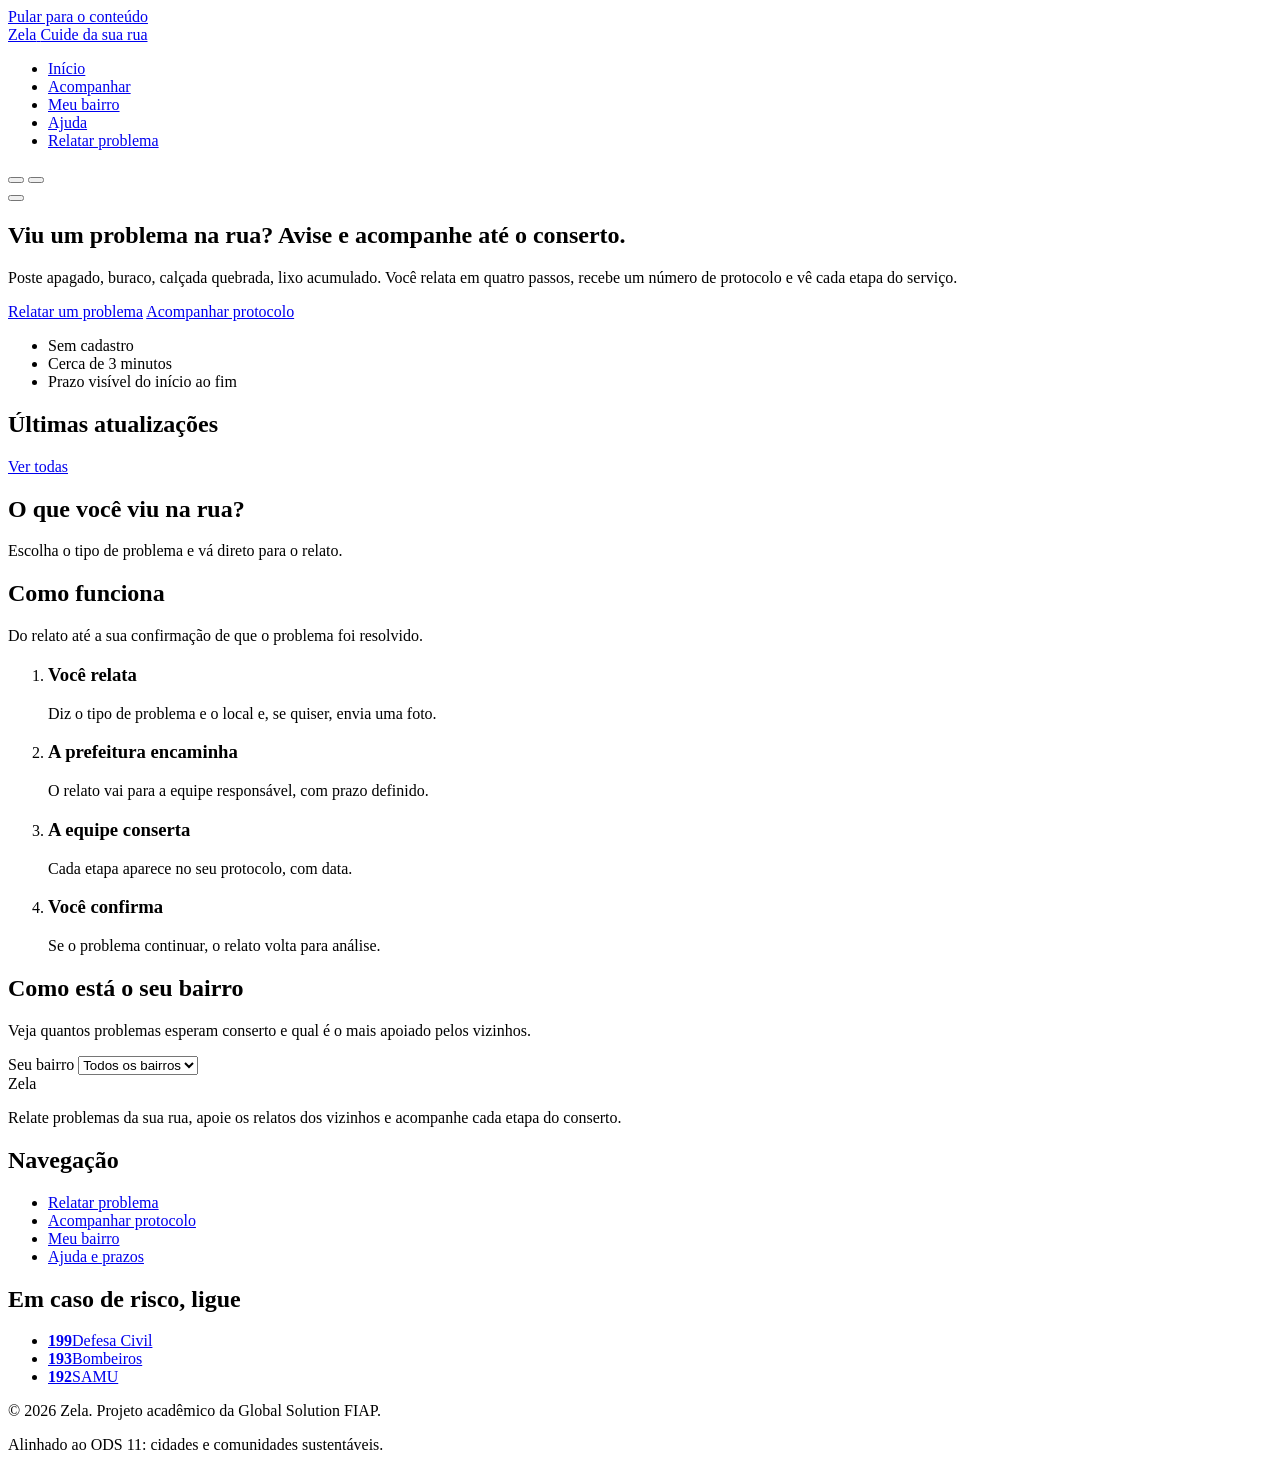
==== index.html @ 999e7276 "Add files via upload" ====
<!DOCTYPE html>
<html lang="pt-BR">
<head>
  <meta charset="UTF-8">
  <meta name="viewport" content="width=device-width, initial-scale=1">
  <title>Zela · Cuide da sua rua</title>
  <meta name="description" content="Relate poste apagado, buraco, calçada quebrada ou lixo na rua e acompanhe o conserto pelo número do protocolo.">
  <meta name="theme-color" content="#0b3d91">
  <script>document.documentElement.classList.add("js");</script>
  <link rel="preconnect" href="https://fonts.googleapis.com">
  <link rel="preconnect" href="https://fonts.gstatic.com" crossorigin>
  <link href="https://fonts.googleapis.com/css2?family=Atkinson+Hyperlegible+Next:wght@400;700&family=Overpass:wght@700;800&display=swap" rel="stylesheet">
  <link rel="stylesheet" href="css/style.css">
  <link rel="icon" href="img/favicon.svg" type="image/svg+xml">
</head>
<body>
  <a class="pular" href="#conteudo">Pular para o conteúdo</a>

  <header class="topo">
    <div class="container topo__linha">
      <a class="marca" href="index.html" aria-label="Zela, página inicial">
        <span class="marca__placa" aria-hidden="true">Zela</span>
        <span class="marca__texto" aria-hidden="true">Cuide da sua rua</span>
      </a>
      <nav class="navegacao" aria-label="Principal">
        <ul id="menu-principal" class="menu">
          <li><a href="index.html" aria-current="page">Início</a></li>
          <li><a href="acompanhar.html">Acompanhar <span id="contador-meus" class="contador" hidden></span></a></li>
          <li><a href="bairro.html">Meu bairro</a></li>
          <li><a href="ajuda.html">Ajuda</a></li>
          <li class="menu__cta"><a href="relatar.html"><span data-icone="mais"></span>Relatar problema</a></li>
        </ul>
      </nav>
      <div class="prefs" role="group" aria-label="Preferências de leitura">
        <button type="button" id="pref-texto" class="botao-icone" aria-pressed="false" aria-label="Texto maior" data-dica="Texto maior"><span data-icone="texto"></span></button>
        <button type="button" id="pref-contraste" class="botao-icone" aria-pressed="false" aria-label="Alto contraste" data-dica="Alto contraste"><span data-icone="contraste"></span></button>
      </div>
      <button type="button" id="botao-menu" class="botao-icone botao-menu" aria-expanded="false" aria-controls="menu-principal" aria-label="Abrir menu"><span data-icone="menu"></span></button>
    </div>
  </header>

  <div id="aviso-global" class="aviso-global" role="status" aria-live="polite"></div>

  <main id="conteudo" tabindex="-1">
    <section class="hero" aria-labelledby="titulo-hero">
      <div class="container hero__grade">
        <div class="hero__texto">
          <h1 id="titulo-hero">Viu um problema na rua? Avise e acompanhe até o conserto.</h1>
          <p class="lead">Poste apagado, buraco, calçada quebrada, lixo acumulado. Você relata em quatro passos, recebe um número de protocolo e vê cada etapa do serviço.</p>
          <div class="acoes">
            <a class="botao botao--principal botao--grande" href="relatar.html"><span data-icone="mais"></span>Relatar um problema</a>
            <a class="botao botao--secundario botao--grande" href="acompanhar.html">Acompanhar protocolo</a>
          </div>
          <ul class="garantias">
            <li><span data-icone="check"></span>Sem cadastro</li>
            <li><span data-icone="check"></span>Cerca de 3 minutos</li>
            <li><span data-icone="check"></span>Prazo visível do início ao fim</li>
          </ul>
        </div>

        <section class="painel" aria-labelledby="titulo-atualizacoes">
          <div class="painel__cabeca">
            <h2 id="titulo-atualizacoes">Últimas atualizações</h2>
            <a href="bairro.html">Ver todas</a>
          </div>
          <ul class="atualizacoes" id="ruas-recentes"></ul>
        </section>
      </div>
    </section>

    <section class="secao" aria-labelledby="titulo-categorias">
      <div class="container">
        <div class="secao__cabeca">
          <h2 id="titulo-categorias">O que você viu na rua?</h2>
          <p>Escolha o tipo de problema e vá direto para o relato.</p>
        </div>
        <ul class="categorias" id="atalhos-categorias"></ul>
      </div>
    </section>

    <section class="secao secao--branca" aria-labelledby="titulo-como">
      <div class="container">
        <div class="secao__cabeca">
          <h2 id="titulo-como">Como funciona</h2>
          <p>Do relato até a sua confirmação de que o problema foi resolvido.</p>
        </div>
        <ol class="passos">
          <li><h3>Você relata</h3><p>Diz o tipo de problema e o local e, se quiser, envia uma foto.</p></li>
          <li><h3>A prefeitura encaminha</h3><p>O relato vai para a equipe responsável, com prazo definido.</p></li>
          <li><h3>A equipe conserta</h3><p>Cada etapa aparece no seu protocolo, com data.</p></li>
          <li><h3>Você confirma</h3><p>Se o problema continuar, o relato volta para análise.</p></li>
        </ol>
      </div>
    </section>

    <section class="secao" aria-labelledby="titulo-perto">
      <div class="container">
        <div class="painel bairro-rapido">
          <div>
            <h2 id="titulo-perto">Como está o seu bairro</h2>
            <p>Veja quantos problemas esperam conserto e qual é o mais apoiado pelos vizinhos.</p>
            <div class="campo">
              <label for="escolha-bairro">Seu bairro</label>
              <select id="escolha-bairro"><option value="">Todos os bairros</option></select>
            </div>
          </div>
          <div id="resumo-bairro" class="resumo-bairro" aria-live="polite"></div>
        </div>
      </div>
    </section>
  </main>

  <footer class="rodape">
    <div class="container rodape__grade">
      <div>
        <span class="marca__placa" aria-hidden="true">Zela</span>
        <p>Relate problemas da sua rua, apoie os relatos dos vizinhos e acompanhe cada etapa do conserto.</p>
      </div>
      <nav aria-labelledby="rodape-nav">
        <h2 id="rodape-nav">Navegação</h2>
        <ul class="rodape__links">
          <li><a href="relatar.html">Relatar problema</a></li>
          <li><a href="acompanhar.html">Acompanhar protocolo</a></li>
          <li><a href="bairro.html">Meu bairro</a></li>
          <li><a href="ajuda.html">Ajuda e prazos</a></li>
        </ul>
      </nav>
      <section aria-labelledby="rodape-emergencia">
        <h2 id="rodape-emergencia">Em caso de risco, ligue</h2>
        <ul class="telefones">
          <li><a href="tel:199"><strong>199</strong><span>Defesa Civil</span></a></li>
          <li><a href="tel:193"><strong>193</strong><span>Bombeiros</span></a></li>
          <li><a href="tel:192"><strong>192</strong><span>SAMU</span></a></li>
        </ul>
      </section>
    </div>
    <div class="container rodape__base">
      <p>© <span id="ano-atual">2026</span> Zela. Projeto acadêmico da Global Solution FIAP.</p>
      <p>Alinhado ao ODS 11: cidades e comunidades sustentáveis.</p>
    </div>
  </footer>

  <script src="js/dados.js"></script>
  <script src="js/app.js"></script>
  <script src="js/inicio.js"></script>
</body>
</html>
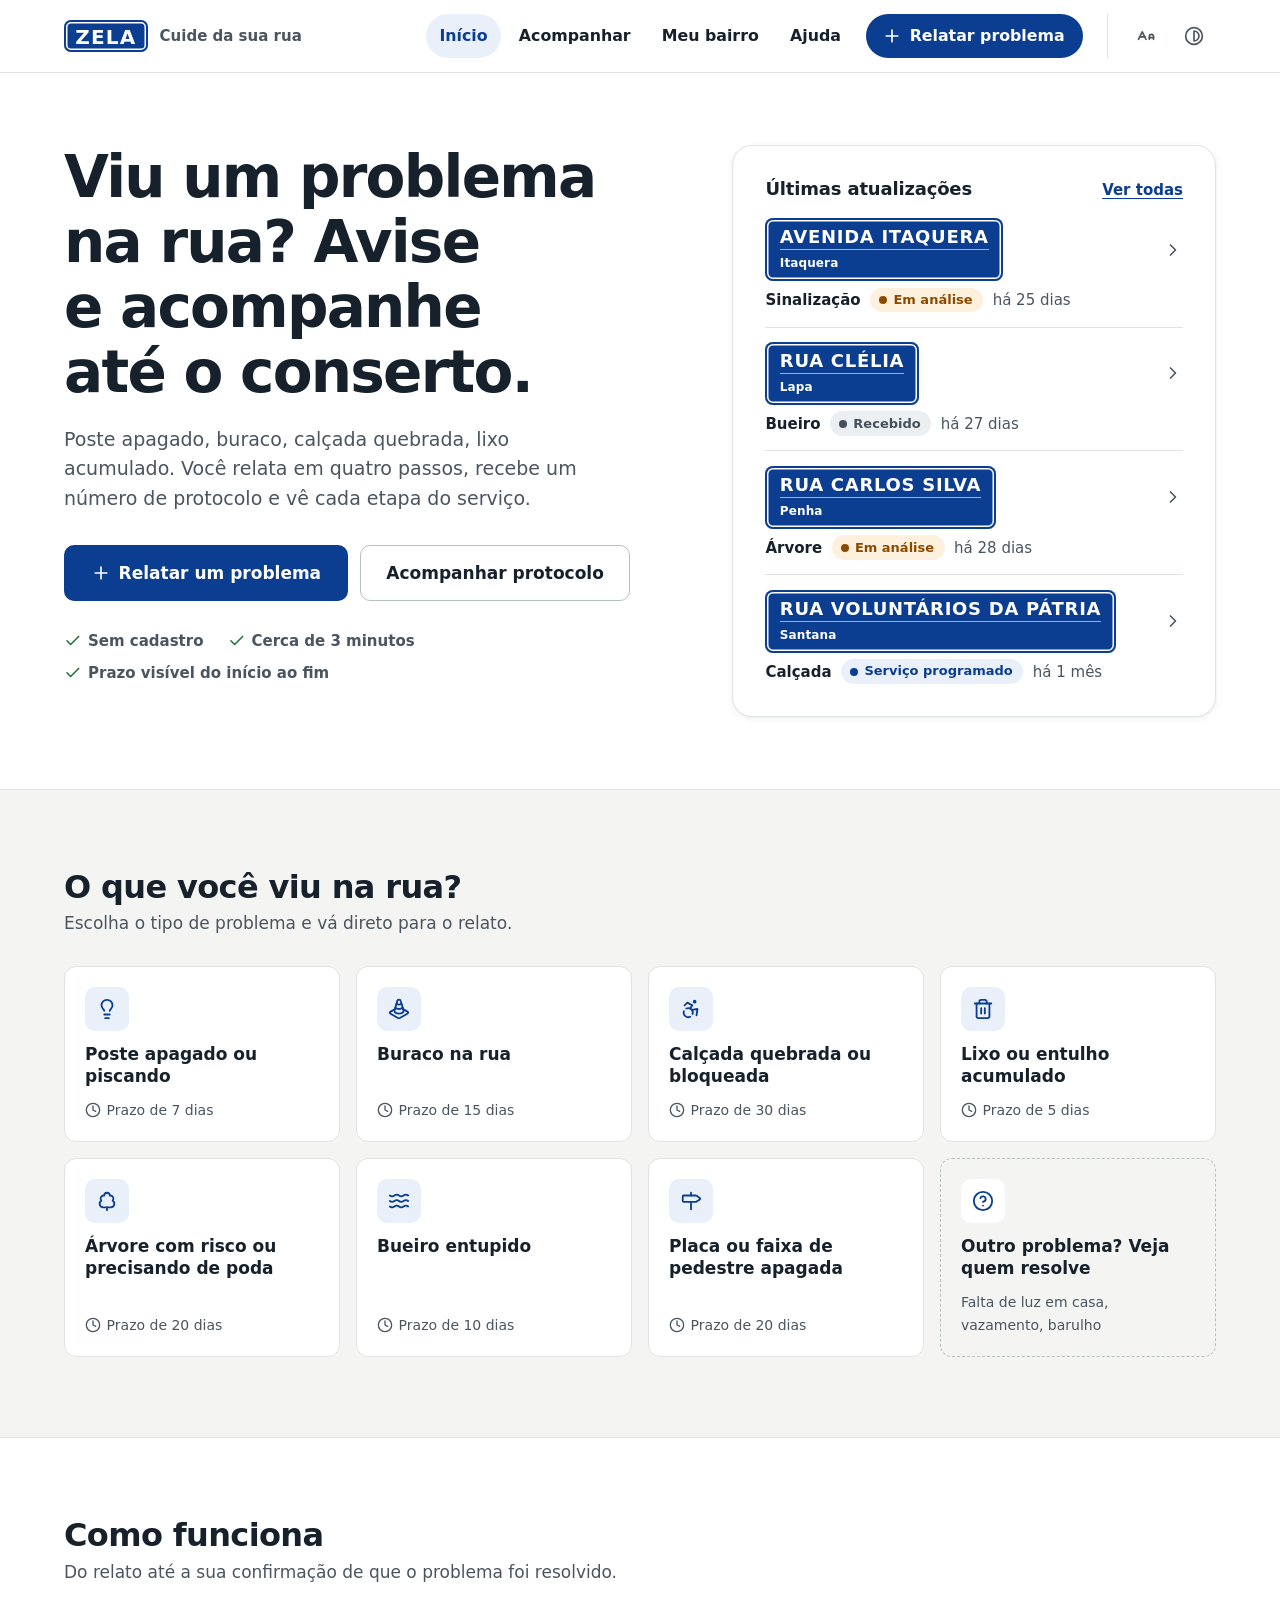
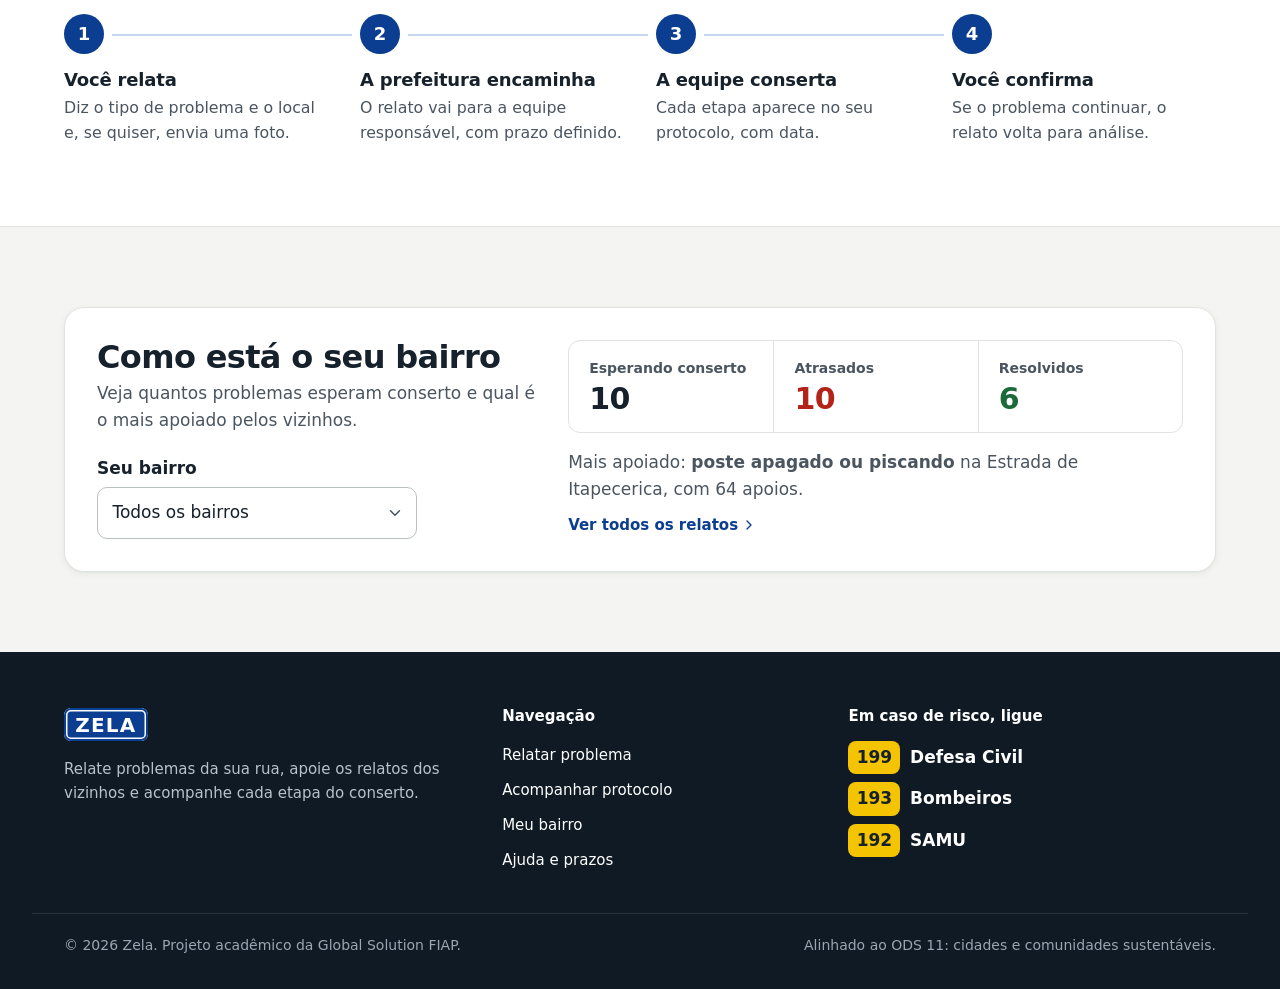
==== commit 98164acd: "Add files via upload" ====
--- a/index.html
+++ b/index.html
@@ -11,7 +11,9 @@
   <link rel="preconnect" href="https://fonts.gstatic.com" crossorigin>
   <link href="https://fonts.googleapis.com/css2?family=Atkinson+Hyperlegible+Next:wght@400;700&family=Overpass:wght@700;800&display=swap" rel="stylesheet">
   <link rel="stylesheet" href="css/style.css">
-  <link rel="icon" href="img/favicon.svg" type="image/svg+xml">
+  <link rel="icon" href="img/favicon.svg?v=2" type="image/svg+xml">
+  <link rel="icon" href="img/favicon-32.png?v=2" type="image/png" sizes="32x32">
+  <link rel="apple-touch-icon" href="img/apple-touch-icon.png?v=2">
 </head>
 <body>
   <a class="pular" href="#conteudo">Pular para o conteúdo</a>
--- a/css/style.css
+++ b/css/style.css
@@ -0,0 +1,1305 @@
+/* =========================================================
+   Zela · folha de estilos
+   Identidade: placas azuis de nome de rua.
+   Títulos e placas em Overpass (derivada da sinalização de rodovias);
+   texto em Atkinson Hyperlegible Next (feita para baixa visão).
+   ========================================================= */
+
+:root {
+  /* Cores */
+  --azul: #0b3d91;
+  --azul-escuro: #082f70;
+  --azul-claro: #eaf0fa;
+  --azul-medio: #c7d5ee;
+  --amarelo: #f5c400;
+
+  --fundo: #f4f5f2;
+  --superficie: #ffffff;
+  --superficie-2: #f8f9f7;
+  --borda: #e0e4e0;
+  --borda-forte: #b9c1bc;
+
+  --texto: #16212b;
+  --texto-2: #4a5560;
+
+  --ok: #1b6b3a;      --ok-claro: #e5f3e9;
+  --atencao: #8a4b00; --atencao-claro: #fdf1de;
+  --erro: #b42318;    --erro-claro: #fdecea;
+  --roxo: #5b3a99;    --roxo-claro: #efeaf8;
+  --neutro: #44505b;  --neutro-claro: #eceff1;
+
+  /* Tipografia */
+  --fonte: "Atkinson Hyperlegible Next", "Atkinson Hyperlegible", system-ui, -apple-system, "Segoe UI", sans-serif;
+  --fonte-titulo: "Overpass", "Atkinson Hyperlegible Next", system-ui, sans-serif;
+
+  /* Forma */
+  --raio-p: 8px;
+  --raio: 12px;
+  --raio-g: 20px;
+  --sombra: 0 1px 2px rgba(22, 33, 43, 0.04), 0 2px 8px rgba(22, 33, 43, 0.05);
+  --sombra-alta: 0 8px 28px rgba(22, 33, 43, 0.14);
+
+  /* Layout */
+  --largura: 76rem;
+  --margem: clamp(1rem, 4vw, 2rem);
+  --topo: 72px;
+}
+
+/* ---------- Base ---------- */
+*, *::before, *::after { box-sizing: border-box; }
+
+html {
+  font-size: 100%;
+  -webkit-text-size-adjust: 100%;
+  scroll-padding-top: calc(var(--topo) + 1rem);
+}
+html.texto-maior { font-size: 118.75%; }
+
+body {
+  margin: 0;
+  background: var(--fundo);
+  color: var(--texto);
+  font-family: var(--fonte);
+  font-size: 1.0625rem;
+  line-height: 1.6;
+  -webkit-font-smoothing: antialiased;
+}
+
+img { max-width: 100%; height: auto; display: block; }
+
+h1, h2, h3, h4 {
+  font-family: var(--fonte-titulo);
+  font-weight: 800;
+  line-height: 1.12;
+  letter-spacing: -0.02em;
+  margin: 0 0 0.5em;
+  text-wrap: balance;
+}
+h1 { font-size: clamp(2.125rem, 4.4vw, 3.25rem); letter-spacing: -0.03em; }
+h2 { font-size: clamp(1.5rem, 2.6vw, 2rem); }
+h3 { font-size: 1.25rem; font-weight: 700; letter-spacing: -0.01em; }
+h4 { font-size: 1.0625rem; font-weight: 700; letter-spacing: 0; }
+
+p { margin: 0 0 1em; max-width: 68ch; }
+
+a { color: var(--azul); text-decoration-thickness: 1px; text-underline-offset: 0.2em; }
+a:hover { color: var(--azul-escuro); text-decoration-thickness: 2px; }
+
+button { font: inherit; }
+
+/* Foco sempre visível: contorno escuro + halo amarelo funciona em qualquer fundo */
+:focus-visible {
+  outline: 3px solid var(--texto);
+  outline-offset: 2px;
+  box-shadow: 0 0 0 6px var(--amarelo);
+}
+[tabindex="-1"]:focus { outline: none; box-shadow: none; }
+
+.visualmente-oculto {
+  position: absolute !important;
+  width: 1px; height: 1px;
+  margin: -1px; padding: 0;
+  overflow: hidden; clip: rect(0 0 0 0);
+  white-space: nowrap; border: 0;
+}
+
+[hidden] { display: none !important; }
+
+.icone { flex: none; width: 1.25rem; height: 1.25rem; }
+
+.container {
+  width: 100%;
+  max-width: var(--largura);
+  margin-inline: auto;
+  padding-inline: var(--margem);
+}
+
+/* ---------- Pular para o conteúdo ---------- */
+.pular {
+  position: absolute;
+  left: 1rem; top: -5rem;
+  z-index: 100;
+  background: var(--amarelo);
+  color: var(--texto);
+  padding: 0.75rem 1rem;
+  font-weight: 700;
+  border-radius: var(--raio-p);
+}
+.pular:focus { top: 0.75rem; }
+
+/* ---------- Cabeçalho ---------- */
+.topo {
+  position: sticky;
+  top: 0;
+  z-index: 40;
+  background: rgba(255, 255, 255, 0.96);
+  border-bottom: 1px solid var(--borda);
+  backdrop-filter: saturate(1.4) blur(8px);
+}
+.topo__linha {
+  display: flex;
+  align-items: center;
+  gap: 1.5rem;
+  min-height: var(--topo);
+}
+
+.marca {
+  display: inline-flex;
+  align-items: center;
+  gap: 0.75rem;
+  text-decoration: none;
+  color: var(--texto);
+  flex: none;
+}
+.marca__placa {
+  display: inline-block;
+  font-family: var(--fonte-titulo);
+  font-weight: 800;
+  font-size: 1.25rem;
+  line-height: 1;
+  letter-spacing: 0.06em;
+  text-transform: uppercase;
+  color: #fff;
+  background: var(--azul);
+  padding: 0.45rem 0.7rem 0.35rem;
+  border-radius: 7px;
+  box-shadow: inset 0 0 0 2px var(--azul), inset 0 0 0 3.5px #fff;
+}
+.marca__texto { font-size: 0.9375rem; font-weight: 700; color: var(--texto-2); }
+
+.navegacao { margin-left: auto; }
+.menu {
+  list-style: none;
+  margin: 0;
+  padding: 0;
+  display: flex;
+  align-items: center;
+  gap: 0.25rem;
+}
+.menu a {
+  display: inline-flex;
+  align-items: center;
+  gap: 0.45rem;
+  min-height: 44px;
+  padding: 0.5rem 0.85rem;
+  border-radius: 999px;
+  font-weight: 700;
+  font-size: 0.9875rem;
+  color: var(--texto);
+  text-decoration: none;
+}
+.menu a:hover { background: var(--fundo); color: var(--texto); }
+.menu a[aria-current="page"] { background: var(--azul-claro); color: var(--azul); }
+.menu__cta { margin-left: 0.5rem; }
+.menu .menu__cta a { background: var(--azul); color: #fff; padding-inline: 1rem 1.15rem; }
+.menu .menu__cta a:hover { background: var(--azul-escuro); color: #fff; }
+.menu .menu__cta a[aria-current="page"] { background: var(--azul-escuro); color: #fff; box-shadow: inset 0 -3px 0 var(--amarelo); }
+
+.contador {
+  min-width: 1.4rem;
+  padding: 0 0.35rem;
+  border-radius: 999px;
+  background: var(--azul);
+  color: #fff;
+  font-size: 0.8125rem;
+  line-height: 1.4rem;
+  text-align: center;
+}
+
+/* Preferências de leitura: ícones compactos com dica */
+.prefs {
+  display: flex;
+  gap: 0.25rem;
+  padding-left: 1rem;
+  border-left: 1px solid var(--borda);
+}
+.botao-icone {
+  position: relative;
+  display: inline-grid;
+  place-items: center;
+  width: 44px;
+  height: 44px;
+  padding: 0;
+  border: 1px solid transparent;
+  border-radius: 10px;
+  background: transparent;
+  color: var(--texto-2);
+  cursor: pointer;
+}
+.botao-icone:hover { background: var(--fundo); color: var(--texto); }
+.botao-icone[aria-pressed="true"] { background: var(--azul); color: #fff; }
+.botao-icone[aria-pressed="true"]:hover { background: var(--azul-escuro); }
+.botao-icone[data-dica]::after {
+  content: attr(data-dica);
+  position: absolute;
+  top: calc(100% + 8px);
+  right: 0;
+  white-space: nowrap;
+  background: var(--texto);
+  color: #fff;
+  font-size: 0.8125rem;
+  font-weight: 700;
+  padding: 0.35rem 0.6rem;
+  border-radius: 6px;
+  opacity: 0;
+  pointer-events: none;
+  transform: translateY(-2px);
+  transition: opacity 0.12s, transform 0.12s;
+}
+.botao-icone[data-dica]:hover::after,
+.botao-icone[data-dica]:focus-visible::after { opacity: 1; transform: none; }
+
+.botao-menu { display: none; }
+
+/* ---------- Aviso flutuante (também lido pelo leitor de tela) ---------- */
+.aviso-global {
+  position: fixed;
+  left: 50%;
+  bottom: 1.5rem;
+  z-index: 60;
+  display: flex;
+  align-items: center;
+  gap: 0.6rem;
+  max-width: min(30rem, calc(100% - 2rem));
+  background: var(--texto);
+  color: #fff;
+  padding: 0.85rem 1.1rem;
+  border-radius: var(--raio);
+  box-shadow: var(--sombra-alta);
+  font-weight: 700;
+  font-size: 0.9875rem;
+  transform: translate(-50%, 200%);
+  transition: transform 0.25s ease;
+}
+.aviso-global .icone { color: #7ddc9c; }
+.aviso-global--alerta .icone { color: var(--amarelo); }
+.aviso-global:empty { padding: 0; box-shadow: none; }
+.aviso-global--visivel { transform: translate(-50%, 0); }
+
+/* ---------- Estrutura de página ---------- */
+main:focus { outline: none; }
+
+.pagina { padding-block: clamp(2rem, 5vw, 3.5rem) 4rem; }
+.pagina__cabeca { margin-bottom: 2rem; max-width: 46rem; }
+.pagina__cabeca h1 { margin-bottom: 0.4rem; }
+.lead { font-size: 1.1875rem; color: var(--texto-2); line-height: 1.55; }
+.pagina__cabeca .lead { margin: 0; }
+
+.layout-lateral {
+  display: grid;
+  grid-template-columns: minmax(0, 1fr) 20rem;
+  gap: 2rem;
+  align-items: start;
+}
+.layout-lateral--esquerda { grid-template-columns: 15rem minmax(0, 1fr); }
+.layout-lateral > * { min-width: 0; }
+.lateral-fixa { position: sticky; top: calc(var(--topo) + 1.5rem); }
+
+.painel {
+  background: var(--superficie);
+  border: 1px solid var(--borda);
+  border-radius: var(--raio-g);
+  box-shadow: var(--sombra);
+  padding: clamp(1.25rem, 3vw, 2rem);
+}
+.painel--compacto { padding: 1.25rem; border-radius: var(--raio); }
+.painel__titulo { font-size: 1.125rem; margin-bottom: 0.75rem; }
+.painel__cabeca { display: flex; align-items: baseline; justify-content: space-between; gap: 1rem; margin-bottom: 0.75rem; }
+.painel__cabeca h2 { font-size: 1.125rem; margin: 0; letter-spacing: -0.01em; }
+.painel__cabeca a { font-weight: 700; font-size: 0.9375rem; white-space: nowrap; }
+
+.secao { padding-block: clamp(3rem, 7vw, 5rem); }
+.secao--branca { background: var(--superficie); border-block: 1px solid var(--borda); }
+.secao__cabeca { margin-bottom: 1.75rem; }
+.secao__cabeca h2 { margin-bottom: 0.3rem; }
+.secao__cabeca p { color: var(--texto-2); margin: 0; }
+
+/* ---------- Botões ---------- */
+.botao {
+  display: inline-flex;
+  align-items: center;
+  justify-content: center;
+  gap: 0.5rem;
+  min-height: 48px;
+  padding: 0.7rem 1.3rem;
+  font-weight: 700;
+  font-size: 1rem;
+  line-height: 1.2;
+  text-align: center;
+  text-decoration: none;
+  border-radius: 10px;
+  border: 1px solid transparent;
+  cursor: pointer;
+  transition: background-color 0.15s, border-color 0.15s, color 0.15s;
+}
+.botao--principal { background: var(--azul); color: #fff; }
+.botao--principal:hover { background: var(--azul-escuro); color: #fff; }
+.botao--secundario { background: var(--superficie); color: var(--texto); border-color: var(--borda-forte); }
+.botao--secundario:hover { border-color: var(--texto); color: var(--texto); background: var(--superficie); }
+.botao--texto { background: transparent; color: var(--azul); padding-inline: 0.75rem; }
+.botao--texto:hover { background: var(--azul-claro); color: var(--azul-escuro); }
+.botao--grande { min-height: 56px; padding-inline: 1.6rem; font-size: 1.0625rem; }
+.botao--pequeno { min-height: 40px; padding: 0.45rem 0.9rem; font-size: 0.9375rem; }
+.botao--bloco { width: 100%; }
+.botao:disabled { opacity: 0.5; cursor: not-allowed; }
+
+.botao--apoio[aria-pressed="true"] { background: var(--ok-claro); border-color: var(--ok); color: var(--ok); }
+
+.acoes { display: flex; flex-wrap: wrap; gap: 0.75rem; align-items: center; }
+
+/* ---------- Placa de rua (identidade) ---------- */
+.placa {
+  display: inline-flex;
+  flex-direction: column;
+  gap: 0.15rem;
+  background: var(--azul);
+  color: #fff;
+  border-radius: 8px;
+  padding: 0.55rem 0.9rem 0.5rem;
+  box-shadow: inset 0 0 0 2px var(--azul), inset 0 0 0 3.5px #fff;
+  font-family: var(--fonte-titulo);
+  max-width: 100%;
+}
+.placa__nome {
+  font-size: 1.125rem;
+  font-weight: 800;
+  line-height: 1.1;
+  text-transform: uppercase;
+  letter-spacing: 0.04em;
+  overflow-wrap: anywhere;
+}
+.placa__rodape {
+  font-family: var(--fonte);
+  font-size: 0.75rem;
+  font-weight: 700;
+  border-top: 1px solid rgba(255, 255, 255, 0.6);
+  padding-top: 0.25rem;
+  letter-spacing: 0.01em;
+}
+.placa__rotulo { font-family: var(--fonte); font-size: 0.875rem; font-weight: 700; opacity: 0.9; }
+.placa--grande { padding: 1rem 1.4rem 0.85rem; border-radius: 12px; box-shadow: inset 0 0 0 3px var(--azul), inset 0 0 0 5px #fff; }
+.placa--grande .placa__nome { font-size: clamp(1.75rem, 6vw, 2.5rem); letter-spacing: 0.06em; }
+.placa--grande .placa__rodape { font-size: 0.875rem; padding-top: 0.35rem; }
+
+/* ---------- Selos de situação (sempre com texto) ---------- */
+.selo {
+  display: inline-flex;
+  align-items: center;
+  gap: 0.4rem;
+  padding: 0.2rem 0.65rem 0.2rem 0.55rem;
+  border-radius: 999px;
+  font-size: 0.8125rem;
+  font-weight: 700;
+  line-height: 1.4;
+  white-space: nowrap;
+}
+.selo::before { content: ""; width: 0.5rem; height: 0.5rem; border-radius: 50%; background: currentColor; }
+.selo--recebido { color: var(--neutro); background: var(--neutro-claro); }
+.selo--em-analise { color: var(--atencao); background: var(--atencao-claro); }
+.selo--programado { color: var(--azul); background: var(--azul-claro); }
+.selo--em-execucao { color: var(--roxo); background: var(--roxo-claro); }
+.selo--resolvido { color: var(--ok); background: var(--ok-claro); }
+.selo--reaberto { color: var(--erro); background: var(--erro-claro); }
+
+/* ---------- Página inicial ---------- */
+.hero {
+  background: var(--superficie);
+  border-bottom: 1px solid var(--borda);
+  padding-block: clamp(2.5rem, 6vw, 4.5rem);
+}
+.hero__grade {
+  display: grid;
+  grid-template-columns: minmax(0, 1.25fr) minmax(0, 1fr);
+  gap: clamp(2rem, 5vw, 4.5rem);
+  align-items: start;
+}
+.hero h1 { font-size: clamp(2.375rem, 5vw, 3.625rem); max-width: 15ch; margin-bottom: 1.25rem; }
+.hero .lead { max-width: 34rem; margin-bottom: 2rem; }
+
+.garantias {
+  list-style: none;
+  margin: 1.75rem 0 0;
+  padding: 0;
+  display: flex;
+  flex-wrap: wrap;
+  gap: 0.5rem 1.5rem;
+  color: var(--texto-2);
+  font-size: 0.9375rem;
+  font-weight: 700;
+}
+.garantias li { display: inline-flex; align-items: center; gap: 0.4rem; }
+.garantias .icone { color: var(--ok); width: 1.1rem; height: 1.1rem; }
+
+.atualizacoes { list-style: none; margin: 0; padding: 0; }
+.atualizacoes li + li { border-top: 1px solid var(--borda); }
+.atualizacao {
+  display: grid;
+  grid-template-columns: minmax(0, 1fr) auto;
+  gap: 0.4rem 1rem;
+  align-items: center;
+  padding: 0.9rem 0;
+  color: var(--texto);
+  text-decoration: none;
+}
+.atualizacoes li:first-child .atualizacao { padding-top: 0.25rem; }
+.atualizacoes li:last-child .atualizacao { padding-bottom: 0; }
+.atualizacao .placa { justify-self: start; }
+.atualizacao__info { grid-column: 1 / -1; display: flex; flex-wrap: wrap; align-items: center; gap: 0.35rem 0.6rem; font-size: 0.9375rem; color: var(--texto-2); }
+.atualizacao__info strong { color: var(--texto); }
+.atualizacao .icone-seta { color: var(--texto-2); grid-row: 1; grid-column: 2; }
+.atualizacao:hover .placa { background: var(--azul-escuro); box-shadow: inset 0 0 0 2px var(--azul-escuro), inset 0 0 0 3.5px #fff; }
+.atualizacao:hover .icone-seta { color: var(--azul); transform: translateX(2px); }
+
+/* Atalhos por categoria */
+.categorias {
+  list-style: none;
+  margin: 0;
+  padding: 0;
+  display: grid;
+  grid-template-columns: repeat(4, minmax(0, 1fr));
+  gap: 1rem;
+}
+.categoria {
+  display: flex;
+  flex-direction: column;
+  gap: 0.75rem;
+  height: 100%;
+  padding: 1.25rem;
+  background: var(--superficie);
+  border: 1px solid var(--borda);
+  border-radius: var(--raio);
+  color: var(--texto);
+  text-decoration: none;
+  transition: border-color 0.15s, box-shadow 0.15s;
+}
+.categoria:hover { border-color: var(--azul); box-shadow: 0 0 0 1px var(--azul); color: var(--texto); }
+.categoria strong { font-size: 1.0625rem; line-height: 1.3; }
+.categoria__prazo { margin-top: auto; font-size: 0.875rem; color: var(--texto-2); display: inline-flex; align-items: center; gap: 0.35rem; }
+.categoria__prazo .icone { width: 1rem; height: 1rem; }
+.categoria--outro { background: transparent; border-style: dashed; border-color: var(--borda-forte); }
+.categoria--outro .ladrilho { background: var(--superficie); }
+
+.ladrilho {
+  display: inline-grid;
+  place-items: center;
+  width: 2.75rem;
+  height: 2.75rem;
+  border-radius: 10px;
+  background: var(--azul-claro);
+  color: var(--azul);
+  flex: none;
+}
+.ladrilho .icone { width: 1.375rem; height: 1.375rem; }
+
+/* Sequência (só onde há ordem real) */
+.passos {
+  list-style: none;
+  counter-reset: passo;
+  margin: 0;
+  padding: 0;
+  display: grid;
+  grid-template-columns: repeat(4, minmax(0, 1fr));
+  gap: 2rem;
+}
+.passos li { counter-increment: passo; position: relative; }
+.passos li::before {
+  content: counter(passo);
+  display: grid;
+  place-items: center;
+  width: 2.5rem;
+  height: 2.5rem;
+  margin-bottom: 1rem;
+  border-radius: 50%;
+  background: var(--azul);
+  color: #fff;
+  font-family: var(--fonte-titulo);
+  font-weight: 800;
+  font-size: 1.125rem;
+  position: relative;
+  z-index: 1;
+}
+.passos li:not(:last-child)::after {
+  content: "";
+  position: absolute;
+  top: 1.25rem;
+  left: 3rem;
+  right: -1.5rem;
+  height: 2px;
+  background: var(--azul-medio);
+}
+.passos h3 { font-size: 1.125rem; margin-bottom: 0.3rem; }
+.passos p { color: var(--texto-2); font-size: 0.9875rem; margin: 0; }
+
+/* Resumo do bairro na inicial */
+.bairro-rapido {
+  display: grid;
+  grid-template-columns: minmax(0, 1fr) minmax(0, 1.4fr);
+  gap: 2rem;
+  align-items: center;
+}
+.bairro-rapido h2 { margin-bottom: 0.3rem; }
+.bairro-rapido p { color: var(--texto-2); }
+.bairro-rapido .campo { margin: 1.25rem 0 0; max-width: 20rem; }
+.resumo-bairro { min-height: 7rem; display: grid; align-content: center; }
+.resumo-bairro__linha { margin: 1rem 0 0; }
+.resumo-bairro__linha + .resumo-bairro__linha { margin-top: 0.5rem; }
+.resumo-bairro__vazio {
+  border: 1px dashed var(--borda-forte);
+  border-radius: var(--raio);
+  padding: 1.5rem;
+  color: var(--texto-2);
+  text-align: center;
+  margin: 0;
+  max-width: none;
+}
+
+/* ---------- Números em destaque ---------- */
+.numeros {
+  display: grid;
+  grid-template-columns: repeat(4, minmax(0, 1fr));
+  margin: 0;
+  background: var(--superficie);
+  border: 1px solid var(--borda);
+  border-radius: var(--raio);
+  overflow: hidden;
+}
+.numeros--3 { grid-template-columns: repeat(3, minmax(0, 1fr)); }
+.numeros__item { padding: 1rem 1.25rem; border-left: 1px solid var(--borda); }
+.numeros__item:first-child { border-left: 0; }
+.numeros dt { font-size: 0.875rem; color: var(--texto-2); font-weight: 700; }
+.numeros dd {
+  margin: 0.15rem 0 0;
+  font-family: var(--fonte-titulo);
+  font-size: 1.875rem;
+  font-weight: 800;
+  line-height: 1.15;
+  letter-spacing: -0.02em;
+}
+.numeros__item--alerta dd { color: var(--erro); }
+.numeros__item--ok dd { color: var(--ok); }
+
+/* ---------- Formulários ---------- */
+.campo { margin-bottom: 1.5rem; }
+.campo--curto { max-width: 18rem; }
+
+label, legend { display: block; font-weight: 700; margin-bottom: 0.35rem; }
+legend { font-family: var(--fonte-titulo); font-size: 1.125rem; font-weight: 700; letter-spacing: -0.01em; padding: 0; margin-bottom: 0.5rem; }
+.opcional { font-weight: 400; color: var(--texto-2); }
+.dica { color: var(--texto-2); font-size: 0.9375rem; margin: -0.1rem 0 0.5rem; }
+.nota { color: var(--texto-2); font-size: 0.9375rem; }
+
+input[type="text"], input[type="email"], input[type="tel"], input[type="search"], select, textarea {
+  width: 100%;
+  font: inherit;
+  color: var(--texto);
+  background: var(--superficie);
+  border: 1px solid var(--borda-forte);
+  border-radius: 10px;
+  padding: 0.7rem 0.9rem;
+  min-height: 50px;
+  transition: border-color 0.15s, box-shadow 0.15s;
+}
+select {
+  appearance: none;
+  padding-right: 2.5rem;
+  background-image: url("data:image/svg+xml,%3Csvg xmlns='http://www.w3.org/2000/svg' viewBox='0 0 24 24' fill='none' stroke='%234a5560' stroke-width='2' stroke-linecap='round' stroke-linejoin='round'%3E%3Cpath d='m6 9 6 6 6-6'/%3E%3C/svg%3E");
+  background-repeat: no-repeat;
+  background-position: right 0.8rem center;
+  background-size: 1.1rem;
+  cursor: pointer;
+}
+textarea { resize: vertical; min-height: 8rem; }
+input:hover, select:hover, textarea:hover { border-color: var(--texto-2); }
+input:focus-visible, select:focus-visible, textarea:focus-visible { border-color: var(--azul); }
+input[aria-invalid="true"], textarea[aria-invalid="true"] { border-color: var(--erro); box-shadow: 0 0 0 1px var(--erro); }
+
+.campo-com-icone { position: relative; }
+.campo-com-icone .icone { position: absolute; left: 0.9rem; top: 50%; transform: translateY(-50%); color: var(--texto-2); pointer-events: none; }
+.campo-com-icone input { padding-left: 2.6rem; }
+
+.grupo { border: 0; margin: 0 0 1.75rem; padding: 0; min-width: 0; }
+
+.opcoes-linha, .opcoes-coluna { display: flex; gap: 0.6rem; flex-wrap: wrap; }
+.opcoes-coluna { flex-direction: column; }
+.opcao {
+  display: flex;
+  align-items: center;
+  gap: 0.7rem;
+  margin: 0;
+  padding: 0.75rem 1rem;
+  min-height: 50px;
+  background: var(--superficie);
+  border: 1px solid var(--borda-forte);
+  border-radius: 10px;
+  font-weight: 400;
+  cursor: pointer;
+  transition: border-color 0.15s, background-color 0.15s;
+}
+.opcao:hover { border-color: var(--texto-2); }
+.opcao:has(input:checked) { border-color: var(--azul); background: var(--azul-claro); box-shadow: 0 0 0 1px var(--azul); font-weight: 700; }
+input[type="radio"], input[type="checkbox"] { width: 1.2rem; height: 1.2rem; accent-color: var(--azul); flex: none; margin: 0; }
+
+/* Cartões de categoria no formulário */
+.opcoes-categoria {
+  display: grid;
+  grid-template-columns: repeat(2, minmax(0, 1fr));
+  gap: 0.75rem;
+}
+.opcao-categoria {
+  position: relative;
+  display: flex;
+  gap: 0.9rem;
+  align-items: flex-start;
+  margin: 0;
+  padding: 1rem;
+  background: var(--superficie);
+  border: 1px solid var(--borda-forte);
+  border-radius: var(--raio);
+  font-weight: 400;
+  cursor: pointer;
+  transition: border-color 0.15s, background-color 0.15s;
+}
+.opcao-categoria input { position: absolute; opacity: 0; width: 1px; height: 1px; }
+.opcao-categoria:hover { border-color: var(--texto-2); }
+.opcao-categoria:has(input:checked) { border-color: var(--azul); background: var(--azul-claro); box-shadow: 0 0 0 1px var(--azul); }
+.opcao-categoria:has(input:checked) .ladrilho { background: var(--azul); color: #fff; }
+.opcao-categoria:has(input:focus-visible) { outline: 3px solid var(--texto); outline-offset: 2px; box-shadow: 0 0 0 6px var(--amarelo); }
+.opcao-categoria__texto strong { display: block; line-height: 1.3; margin-bottom: 0.15rem; padding-right: 1.5rem; }
+.opcao-categoria__texto span { display: block; font-size: 0.9rem; color: var(--texto-2); line-height: 1.45; }
+.opcao-categoria__marca {
+  position: absolute;
+  top: 0.85rem;
+  right: 0.85rem;
+  display: grid;
+  place-items: center;
+  width: 1.4rem;
+  height: 1.4rem;
+  border-radius: 50%;
+  border: 1.5px solid var(--borda-forte);
+  background: var(--superficie);
+  color: transparent;
+}
+.opcao-categoria__marca .icone { width: 0.9rem; height: 0.9rem; }
+.opcao-categoria:has(input:checked) .opcao-categoria__marca { background: var(--azul); border-color: var(--azul); color: #fff; }
+
+/* Mensagens */
+.erro {
+  display: flex;
+  align-items: flex-start;
+  gap: 0.4rem;
+  margin: 0.45rem 0 0;
+  color: var(--erro);
+  font-weight: 700;
+  font-size: 0.9375rem;
+}
+.erro::before {
+  content: "!";
+  flex: none;
+  display: inline-grid;
+  place-items: center;
+  width: 1.2rem; height: 1.2rem;
+  margin-top: 0.1rem;
+  border-radius: 50%;
+  background: var(--erro);
+  color: #fff;
+  font-size: 0.75rem;
+}
+
+.resumo-erros {
+  border: 1px solid var(--erro);
+  border-left-width: 4px;
+  background: var(--erro-claro);
+  border-radius: 10px;
+  padding: 1rem 1.25rem;
+  margin-bottom: 1.5rem;
+}
+.resumo-erros h3 { font-size: 1.0625rem; color: var(--erro); margin-bottom: 0.4rem; }
+.resumo-erros ul { margin: 0; padding-left: 1.2rem; }
+.resumo-erros a { color: var(--erro); font-weight: 700; }
+
+.status-campo { display: flex; gap: 0.4rem; font-size: 0.9375rem; margin: 0.5rem 0 0; }
+.status-campo:empty { display: none; }
+.status-campo--carregando { color: var(--texto-2); }
+.status-campo--ok { color: var(--ok); font-weight: 700; }
+.status-campo--erro { color: var(--atencao); font-weight: 700; }
+
+.contador-texto { font-size: 0.875rem; color: var(--texto-2); margin: 0.35rem 0 0; text-align: right; max-width: none; }
+.contador-texto--limite { color: var(--atencao); font-weight: 700; }
+
+.faixa-aviso {
+  display: flex;
+  flex-wrap: wrap;
+  align-items: center;
+  justify-content: space-between;
+  gap: 0.75rem 1.5rem;
+  background: var(--superficie);
+  border: 1px solid var(--borda);
+  border-left: 4px solid var(--amarelo);
+  border-radius: var(--raio);
+  padding: 1rem 1.25rem;
+  margin-bottom: 1.5rem;
+}
+.faixa-aviso p { margin: 0; font-weight: 700; }
+
+.alerta {
+  display: grid;
+  grid-template-columns: auto minmax(0, 1fr);
+  gap: 0.25rem 0.9rem;
+  border-radius: var(--raio);
+  padding: 1.1rem 1.25rem;
+  margin: 0 0 1.75rem;
+}
+.alerta > .icone { width: 1.5rem; height: 1.5rem; margin-top: 0.1rem; }
+.alerta h3 { font-size: 1.0625rem; margin-bottom: 0.25rem; }
+.alerta p { font-size: 0.9875rem; margin-bottom: 0.6rem; }
+.alerta p:last-child { margin-bottom: 0; }
+.alerta--erro { background: var(--erro-claro); border: 1px solid #f3b8b1; }
+.alerta--erro > .icone, .alerta--erro h3 { color: var(--erro); }
+.alerta--info { background: var(--azul-claro); border: 1px solid var(--azul-medio); }
+.alerta--info > .icone, .alerta--info h3 { color: var(--azul); }
+
+.telefones { list-style: none; padding: 0; margin: 0 0 0.75rem; display: grid; gap: 0.5rem; }
+.telefones a {
+  display: inline-flex;
+  align-items: center;
+  gap: 0.6rem;
+  font-weight: 700;
+  color: inherit;
+  text-decoration: none;
+}
+.telefones a:hover span { text-decoration: underline; }
+.telefones strong {
+  display: inline-grid;
+  place-items: center;
+  min-width: 3.25rem;
+  padding: 0.2rem 0.5rem;
+  border-radius: 8px;
+  background: var(--texto);
+  color: #fff;
+  font-family: var(--fonte-titulo);
+  font-size: 1.0625rem;
+  font-weight: 800;
+}
+.telefones small { display: block; font-weight: 400; color: var(--texto-2); font-size: 0.875rem; }
+
+/* ---------- Etapas do relato ---------- */
+.etapas {
+  list-style: none;
+  margin: 0 0 1.5rem;
+  padding: 0;
+  display: flex;
+  gap: 0.5rem;
+  font-size: 0.9375rem;
+  font-weight: 700;
+  color: var(--texto-2);
+}
+.etapas li { display: flex; align-items: center; gap: 0.55rem; flex: 1 1 0; min-width: 0; }
+.etapas li:not(:last-child)::after {
+  content: "";
+  flex: 1;
+  height: 2px;
+  min-width: 0.75rem;
+  border-radius: 2px;
+  background: var(--borda);
+}
+.etapas__num {
+  display: grid;
+  place-items: center;
+  flex: none;
+  width: 2rem;
+  height: 2rem;
+  border-radius: 50%;
+  border: 2px solid var(--borda-forte);
+  background: var(--superficie);
+  font-family: var(--fonte-titulo);
+  font-weight: 800;
+  font-size: 0.9375rem;
+}
+.etapas__num .icone { width: 1rem; height: 1rem; }
+.etapas__nome { white-space: nowrap; }
+.etapas li.etapas--feita { color: var(--texto); }
+.etapas li.etapas--feita .etapas__num { background: var(--azul-claro); border-color: var(--azul-claro); color: var(--azul); }
+.etapas li.etapas--feita::after { background: var(--azul); }
+.etapas li[aria-current="step"] { color: var(--texto); }
+.etapas li[aria-current="step"] .etapas__num { background: var(--azul); border-color: var(--azul); color: #fff; box-shadow: 0 0 0 4px var(--azul-claro); }
+
+.etapa h2 { font-size: clamp(1.375rem, 2.4vw, 1.75rem); margin-bottom: 1.5rem; }
+.etapa__contagem { display: block; font-family: var(--fonte); font-size: 0.9375rem; font-weight: 700; letter-spacing: 0; color: var(--azul); margin-bottom: 0.35rem; }
+.etapa__rodape {
+  display: flex;
+  align-items: center;
+  justify-content: space-between;
+  gap: 0.75rem;
+  margin-top: 2rem;
+  padding-top: 1.5rem;
+  border-top: 1px solid var(--borda);
+}
+.etapa__rodape .botao--principal { margin-left: auto; min-width: 10rem; }
+
+.linha-campos { display: grid; grid-template-columns: 12rem minmax(0, 1fr); gap: 0 1rem; }
+
+.bloco-localizacao {
+  display: flex;
+  flex-wrap: wrap;
+  align-items: center;
+  gap: 0.75rem 1rem;
+  margin-bottom: 1.75rem;
+  padding: 1rem;
+  background: var(--superficie-2);
+  border: 1px solid var(--borda);
+  border-radius: var(--raio);
+}
+.bloco-localizacao p { margin: 0; }
+.bloco-localizacao__texto { flex: 1 1 14rem; font-size: 0.9375rem; color: var(--texto-2); }
+
+.seletor-foto {
+  display: flex;
+  align-items: center;
+  gap: 1rem;
+  padding: 1rem;
+  border: 1px dashed var(--borda-forte);
+  border-radius: var(--raio);
+  background: var(--superficie-2);
+}
+.seletor-foto input[type="file"] { font: inherit; font-size: 0.9375rem; max-width: 100%; color: var(--texto-2); }
+.seletor-foto input[type="file"]::file-selector-button {
+  font: inherit;
+  font-weight: 700;
+  margin-right: 0.85rem;
+  padding: 0.55rem 1rem;
+  border: 1px solid var(--borda-forte);
+  border-radius: 8px;
+  background: var(--superficie);
+  color: var(--texto);
+  cursor: pointer;
+}
+
+.bloco-foto {
+  display: grid;
+  grid-template-columns: 9rem minmax(0, 1fr);
+  gap: 1rem 1.25rem;
+  align-items: start;
+  padding: 1rem;
+  border: 1px solid var(--borda);
+  border-radius: var(--raio);
+  margin: -0.5rem 0 1.75rem;
+}
+.bloco-foto img { width: 9rem; aspect-ratio: 4 / 3; object-fit: cover; border-radius: 8px; }
+.bloco-foto .campo { margin-bottom: 0.5rem; }
+
+.duplicado {
+  margin: 0.5rem 0 0;
+  padding: 1.25rem;
+  background: var(--azul-claro);
+  border: 1px solid var(--azul-medio);
+  border-radius: var(--raio);
+}
+.duplicado h3 { margin-bottom: 0.3rem; }
+.duplicado > p { font-size: 0.9875rem; }
+.duplicado .relato { margin-bottom: 1rem; }
+
+.revisao { margin: 0; border: 1px solid var(--borda); border-radius: var(--raio); overflow: hidden; }
+.revisao__item {
+  display: grid;
+  grid-template-columns: 8.5rem minmax(0, 1fr) auto;
+  gap: 0.5rem 1rem;
+  padding: 1rem 1.25rem;
+  align-items: start;
+}
+.revisao__item + .revisao__item { border-top: 1px solid var(--borda); }
+.revisao dt { font-weight: 700; color: var(--texto-2); font-size: 0.9375rem; padding-top: 0.1rem; }
+.revisao dd { margin: 0; overflow-wrap: anywhere; }
+.revisao__foto { width: 6rem; border-radius: 6px; margin-bottom: 0.5rem; }
+.revisao__acao .botao { min-height: 36px; padding: 0.3rem 0.6rem; font-size: 0.9375rem; }
+
+/* Confirmação */
+.confirmacao { max-width: 40rem; }
+.confirmacao__icone {
+  display: grid;
+  place-items: center;
+  width: 3.5rem;
+  height: 3.5rem;
+  border-radius: 50%;
+  background: var(--ok-claro);
+  color: var(--ok);
+  margin-bottom: 1.25rem;
+}
+.confirmacao__icone .icone { width: 1.75rem; height: 1.75rem; }
+.confirmacao .placa { margin: 0.5rem 0 1rem; }
+.confirmacao h2 { font-size: 1.25rem; margin-top: 2rem; }
+.confirmacao__fatos { list-style: none; padding: 0; margin: 1rem 0 0; display: grid; gap: 0.6rem; }
+.confirmacao__fatos li { display: flex; gap: 0.6rem; align-items: flex-start; }
+.confirmacao__fatos .icone { color: var(--azul); margin-top: 0.15rem; }
+
+.lista-numerada { margin: 0; padding-left: 1.3rem; display: grid; gap: 0.6rem; }
+.lista-numerada li::marker { font-family: var(--fonte-titulo); font-weight: 800; color: var(--azul); }
+
+/* Barra lateral de apoio */
+.lateral-lista { list-style: none; margin: 0; padding: 0; display: grid; gap: 1rem; }
+.lateral-lista li { display: flex; gap: 0.75rem; align-items: flex-start; font-size: 0.9375rem; }
+.lateral-lista .icone { color: var(--azul); margin-top: 0.15rem; }
+.lateral-lista strong { display: block; color: var(--texto); }
+.lateral-lista span { color: var(--texto-2); }
+.lateral-separador { border: 0; border-top: 1px solid var(--borda); margin: 1.25rem 0; }
+
+.nota--depois { margin: 0.85rem 0 0; }
+.bloco-localizacao .status-campo { flex-basis: 100%; }
+.status-cep { margin: -0.75rem 0 1.25rem; }
+.acoes--final { margin-top: 2rem; }
+.painel__titulo--menor { font-size: 1rem; }
+.alerta--solto { margin: 0; }
+.grupo--solto { margin: 0; }
+
+/* ---------- Relatos ---------- */
+.lista-relatos {
+  list-style: none;
+  margin: 0;
+  padding: 0;
+  display: grid;
+  grid-template-columns: repeat(auto-fill, minmax(min(100%, 20rem), 1fr));
+  gap: 1rem;
+}
+
+.relato {
+  display: flex;
+  flex-direction: column;
+  background: var(--superficie);
+  border: 1px solid var(--borda);
+  border-radius: var(--raio);
+  padding: 1.25rem;
+}
+.relato__topo { display: flex; align-items: center; justify-content: space-between; gap: 0.75rem; margin-bottom: 0.9rem; }
+.relato__topo .ladrilho { width: 2.5rem; height: 2.5rem; }
+.relato h3, .relato h4 { font-size: 1.125rem; margin: 0 0 0.2rem; }
+.relato__local { display: flex; gap: 0.35rem; align-items: flex-start; font-weight: 700; font-size: 0.9375rem; color: var(--texto-2); margin-bottom: 0.6rem; }
+.relato__local .icone { width: 1rem; height: 1rem; margin-top: 0.2rem; }
+.relato__descricao { color: var(--texto); font-size: 0.9875rem; display: -webkit-box; -webkit-line-clamp: 3; -webkit-box-orient: vertical; overflow: hidden; margin-bottom: 0.6rem; }
+.relato__meta { font-size: 0.875rem; color: var(--texto-2); margin-bottom: 1rem; }
+.relato__meta--final { margin: 0; }
+.texto-atraso { color: var(--erro); font-weight: 700; }
+.relato__rodape {
+  margin-top: auto;
+  padding-top: 1rem;
+  border-top: 1px solid var(--borda);
+  display: flex;
+  flex-wrap: wrap;
+  align-items: center;
+  gap: 0.5rem 0.75rem;
+}
+.relato__apoios { display: inline-flex; align-items: center; gap: 0.35rem; margin: 0 auto 0 0; font-weight: 700; font-size: 0.9375rem; }
+.relato__apoios .icone { color: var(--texto-2); width: 1.1rem; height: 1.1rem; }
+.relato__seu { font-size: 0.875rem; font-weight: 700; color: var(--ok); margin: 0; }
+.relato__link { display: inline-flex; align-items: center; gap: 0.2rem; font-weight: 700; font-size: 0.9375rem; text-decoration: none; }
+.relato__link:hover { text-decoration: underline; }
+.relato__link .icone { width: 1rem; height: 1rem; }
+
+/* Lista compacta (lateral) */
+.lista-compacta { list-style: none; margin: 0; padding: 0; }
+.lista-compacta li + li { border-top: 1px solid var(--borda); }
+.item-compacto {
+  display: flex;
+  gap: 0.75rem;
+  align-items: flex-start;
+  padding: 0.85rem 0;
+  color: var(--texto);
+  text-decoration: none;
+}
+.lista-compacta li:first-child .item-compacto { padding-top: 0; }
+.lista-compacta li:last-child .item-compacto { padding-bottom: 0; }
+.item-compacto .ladrilho { width: 2.25rem; height: 2.25rem; border-radius: 8px; }
+.item-compacto .ladrilho .icone { width: 1.1rem; height: 1.1rem; }
+.item-compacto strong { display: block; font-size: 0.9375rem; line-height: 1.35; }
+.item-compacto div > span:not(.selo) { display: block; font-size: 0.8125rem; color: var(--texto-2); margin-top: 0.15rem; }
+.item-compacto .selo { margin-top: 0.4rem; display: inline-flex; }
+.item-compacto:hover strong { color: var(--azul); text-decoration: underline; }
+.item-compacto[aria-current="true"] strong { color: var(--azul); }
+
+/* Filtros */
+.filtros {
+  display: grid;
+  grid-template-columns: minmax(0, 1.6fr) repeat(4, minmax(0, 1fr));
+  gap: 0.75rem;
+  align-items: end;
+  margin-bottom: 1.25rem;
+}
+.filtros .campo { margin: 0; }
+.filtros label { font-size: 0.875rem; }
+.filtros__barra { display: flex; justify-content: space-between; align-items: center; gap: 1rem; margin: 1.75rem 0 1rem; }
+.contagem { color: var(--texto-2); font-weight: 700; margin: 0; }
+
+.vazio {
+  grid-column: 1 / -1;
+  display: grid;
+  justify-items: center;
+  gap: 0.25rem;
+  text-align: center;
+  padding: 2.5rem 1.5rem;
+  border: 1px dashed var(--borda-forte);
+  border-radius: var(--raio);
+  background: var(--superficie);
+}
+.vazio .ladrilho { margin-bottom: 0.5rem; }
+.vazio p { margin: 0 0 0.75rem; color: var(--texto-2); }
+.vazio strong { color: var(--texto); }
+
+.mais { display: flex; justify-content: center; margin-top: 2rem; }
+
+/* ---------- Acompanhar ---------- */
+.busca { margin-bottom: 1.5rem; }
+.busca__linha { display: flex; gap: 0.6rem; }
+.busca__linha .campo-com-icone { flex: 1; }
+.busca__linha input { letter-spacing: 0.03em; text-transform: uppercase; font-weight: 700; }
+.busca__linha input::placeholder { text-transform: none; letter-spacing: 0; font-weight: 400; }
+.busca .campo { margin: 0; }
+
+.detalhe__cabeca { display: flex; flex-wrap: wrap; align-items: flex-start; justify-content: space-between; gap: 1rem; margin-bottom: 1.25rem; }
+.detalhe__titulo h2 { font-size: clamp(1.5rem, 3vw, 1.875rem); margin: 0.75rem 0 0.25rem; }
+.detalhe__meta { color: var(--texto-2); font-size: 0.9375rem; margin: 0; }
+.detalhe__subtitulo { font-size: 1.125rem; margin: 2rem 0 1rem; }
+
+.progresso { list-style: none; margin: 1.5rem 0; padding: 0; display: grid; grid-template-columns: repeat(5, minmax(0, 1fr)); gap: 0.35rem; }
+.progresso li { font-size: 0.8125rem; font-weight: 700; color: var(--texto-2); line-height: 1.3; }
+.progresso li::before { content: ""; display: block; height: 6px; border-radius: 6px; background: var(--borda); margin-bottom: 0.45rem; }
+.progresso li.progresso--feito { color: var(--texto); }
+.progresso li.progresso--feito::before { background: var(--azul); }
+.progresso li[aria-current="step"]::before { background: var(--azul); box-shadow: 0 0 0 3px var(--azul-claro); }
+.progresso li[aria-current="step"] { color: var(--azul); }
+
+.prazo {
+  display: flex;
+  gap: 0.75rem;
+  align-items: flex-start;
+  padding: 1rem 1.1rem;
+  border-radius: var(--raio);
+  background: var(--azul-claro);
+  max-width: none;
+  margin: 0;
+}
+.prazo .icone { color: var(--azul); margin-top: 0.15rem; }
+.prazo--atrasado { background: var(--erro-claro); }
+.prazo--atrasado .icone, .prazo--atrasado strong { color: var(--erro); }
+.prazo--ok { background: var(--ok-claro); }
+.prazo--ok .icone, .prazo--ok strong { color: var(--ok); }
+
+.confirmar {
+  border: 1px solid var(--ok);
+  background: var(--ok-claro);
+  border-radius: var(--raio);
+  padding: 1.25rem;
+  margin: 1.25rem 0 0;
+}
+.confirmar h3 { font-size: 1.125rem; margin-bottom: 0.3rem; }
+.confirmar p { font-size: 0.9875rem; }
+
+/* Linha do tempo */
+.tempo { list-style: none; margin: 0; padding: 0; }
+.tempo__item { position: relative; display: grid; grid-template-columns: 1.25rem minmax(0, 1fr); gap: 1rem; padding-bottom: 1.25rem; }
+.tempo__item::before { content: ""; position: absolute; left: calc(0.625rem - 1px); top: 1.4rem; bottom: 0; border-left: 2px solid var(--azul); }
+.tempo__item:last-child { padding-bottom: 0; }
+.tempo__item:last-child::before { display: none; }
+.tempo__marca { width: 1.25rem; height: 1.25rem; margin-top: 0.15rem; border-radius: 50%; background: var(--azul); box-shadow: inset 0 0 0 3px var(--superficie); border: 2px solid var(--azul); }
+.tempo__item--atual .tempo__marca { background: var(--amarelo); border-color: var(--texto); }
+.tempo__item--futuro { color: var(--texto-2); }
+.tempo__item--futuro::before, .tempo__item--feito:has(+ .tempo__item--futuro)::before { border-left: 2px dashed var(--borda-forte); }
+.tempo__item--futuro .tempo__marca { background: var(--superficie); border-color: var(--borda-forte); box-shadow: none; }
+.tempo h4 { margin: 0 0 0.1rem; }
+.tempo p { margin: 0; font-size: 0.9375rem; }
+.tempo__data { color: var(--texto-2); font-size: 0.875rem !important; }
+
+.detalhe__descricao { margin: 0 0 1rem; padding: 1rem 1.1rem; border-radius: var(--raio); background: var(--superficie-2); border: 1px solid var(--borda); }
+.detalhe__descricao p { margin: 0; }
+.detalhe__local { display: flex; gap: 0.5rem; font-weight: 700; margin-bottom: 0.75rem; }
+.detalhe__local .icone { color: var(--azul); margin-top: 0.2rem; }
+.detalhe__foto { margin: 0 0 1rem; max-width: 20rem; }
+.detalhe__foto img { border-radius: var(--raio); }
+.detalhe__foto figcaption { font-size: 0.875rem; color: var(--texto-2); margin-top: 0.35rem; }
+
+.detalhe__rodape {
+  display: flex;
+  flex-wrap: wrap;
+  align-items: center;
+  justify-content: space-between;
+  gap: 0.75rem 1rem;
+  margin-top: 1.75rem;
+  padding-top: 1.25rem;
+  border-top: 1px solid var(--borda);
+}
+.detalhe__apoios { display: flex; align-items: center; gap: 0.5rem; margin: 0; font-weight: 700; }
+.detalhe__apoios .icone { color: var(--texto-2); }
+
+/* ---------- Ajuda ---------- */
+.sumario ul { list-style: none; margin: 0; padding: 0; display: grid; gap: 0.15rem; }
+.sumario a { display: block; padding: 0.5rem 0.75rem; border-radius: 8px; color: var(--texto); text-decoration: none; font-weight: 700; font-size: 0.9375rem; }
+.sumario a:hover { background: var(--superficie); color: var(--azul); }
+.sumario h2 { font-family: var(--fonte); font-size: 0.875rem; font-weight: 700; color: var(--texto-2); letter-spacing: 0; margin: 0 0 0.5rem 0.75rem; }
+
+.secao-ajuda + .secao-ajuda { margin-top: 1.5rem; }
+.secao-ajuda h2 { font-size: 1.5rem; }
+
+.resposta-guia:empty { display: none; }
+.resposta-guia { margin-top: 1.25rem; }
+
+.tabela-rolagem { overflow-x: auto; border: 1px solid var(--borda); border-radius: var(--raio); }
+.tabela { width: 100%; border-collapse: collapse; font-size: 0.9375rem; }
+.tabela caption { text-align: left; font-weight: 700; padding: 0 0 0.6rem; }
+.tabela th, .tabela td { text-align: left; padding: 0.8rem 1rem; vertical-align: top; }
+.tabela thead th { background: var(--superficie-2); font-size: 0.875rem; color: var(--texto-2); border-bottom: 1px solid var(--borda); }
+.tabela tbody tr + tr th, .tabela tbody tr + tr td { border-top: 1px solid var(--borda); }
+.tabela td:nth-child(2) { white-space: nowrap; font-weight: 700; }
+
+.perguntas details { border-top: 1px solid var(--borda); }
+.perguntas details:last-child { border-bottom: 1px solid var(--borda); }
+.perguntas summary {
+  display: flex;
+  align-items: center;
+  justify-content: space-between;
+  gap: 1rem;
+  padding: 1rem 0;
+  font-weight: 700;
+  cursor: pointer;
+  list-style: none;
+}
+.perguntas summary::-webkit-details-marker { display: none; }
+.perguntas summary::after {
+  content: "";
+  flex: none;
+  width: 1.25rem;
+  height: 1.25rem;
+  background: url("data:image/svg+xml,%3Csvg xmlns='http://www.w3.org/2000/svg' viewBox='0 0 24 24' fill='none' stroke='%230b3d91' stroke-width='2' stroke-linecap='round' stroke-linejoin='round'%3E%3Cpath d='m6 9 6 6 6-6'/%3E%3C/svg%3E") center / contain no-repeat;
+  transition: transform 0.2s;
+}
+.perguntas details[open] summary::after { transform: rotate(180deg); }
+.perguntas summary:hover { color: var(--azul); }
+.perguntas details > :not(summary) { margin: 0 0 1rem; color: var(--texto-2); }
+
+.lista-recursos { list-style: none; margin: 0; padding: 0; display: grid; grid-template-columns: repeat(2, minmax(0, 1fr)); gap: 1rem; }
+.lista-recursos li { display: flex; gap: 0.75rem; align-items: flex-start; padding: 1rem; border: 1px solid var(--borda); border-radius: var(--raio); font-size: 0.9375rem; color: var(--texto-2); }
+.lista-recursos strong { display: block; color: var(--texto); font-size: 1rem; }
+
+/* ---------- Rodapé ---------- */
+.rodape { background: #0f1a24; color: #d5dce2; margin-top: 0; }
+.rodape__grade {
+  display: grid;
+  grid-template-columns: minmax(0, 1.3fr) minmax(0, 1fr) minmax(0, 1.2fr);
+  gap: 2.5rem;
+  padding-block: 3.5rem 2.5rem;
+}
+.rodape h2 { font-family: var(--fonte); font-size: 0.9375rem; font-weight: 700; letter-spacing: 0; color: #fff; margin-bottom: 1rem; }
+.rodape p { font-size: 0.9375rem; color: #b8c2cb; }
+.rodape a { color: #fff; }
+.rodape .marca__placa { margin-bottom: 1rem; }
+.rodape__links { list-style: none; margin: 0; padding: 0; display: grid; gap: 0.5rem; }
+.rodape__links a { text-decoration: none; font-size: 0.9375rem; }
+.rodape__links a:hover { text-decoration: underline; }
+.rodape .telefones strong { background: var(--amarelo); color: var(--texto); }
+.rodape .telefones small { color: #b8c2cb; }
+.rodape__base { border-top: 1px solid #26343f; padding-block: 1.25rem 2rem; display: flex; flex-wrap: wrap; justify-content: space-between; gap: 0.5rem 1.5rem; font-size: 0.875rem; color: #9aa6b1; }
+.rodape__base p { margin: 0; color: inherit; font-size: inherit; }
+
+/* ---------- Telas médias ---------- */
+@media (max-width: 1080px) {
+  .filtros { grid-template-columns: repeat(2, minmax(0, 1fr)); }
+  .filtros__busca { grid-column: 1 / -1; }
+  .categorias { grid-template-columns: repeat(2, minmax(0, 1fr)); }
+}
+
+@media (max-width: 960px) {
+  .hero__grade, .bairro-rapido { grid-template-columns: 1fr; }
+  .layout-lateral, .layout-lateral--esquerda { grid-template-columns: 1fr; }
+  .lateral-fixa { position: static; }
+  .sumario { background: var(--superficie); border: 1px solid var(--borda); border-radius: var(--raio); padding: 0.75rem; }
+  .passos { grid-template-columns: repeat(2, minmax(0, 1fr)); }
+  .passos li::after { display: none; }
+  .numeros { grid-template-columns: repeat(2, minmax(0, 1fr)); }
+  .numeros__item:nth-child(3) { border-left: 0; }
+  .numeros__item:nth-child(n + 3) { border-top: 1px solid var(--borda); }
+  .rodape__grade { grid-template-columns: 1fr 1fr; }
+  .rodape__grade > :first-child { grid-column: 1 / -1; }
+}
+
+/* Menu recolhido */
+@media (max-width: 880px) {
+  .marca__texto { display: none; }
+  .topo__linha { gap: 0.5rem; }
+  .prefs { margin-left: auto; padding-left: 0; border-left: 0; }
+  .js .botao-menu { display: inline-grid; color: var(--texto); border-color: var(--borda); }
+  .js .navegacao {
+    position: absolute;
+    top: 100%;
+    left: 0;
+    right: 0;
+    margin: 0;
+    background: var(--superficie);
+    border-bottom: 1px solid var(--borda);
+    box-shadow: var(--sombra-alta);
+  }
+  .js .menu { display: none; flex-direction: column; align-items: stretch; gap: 0.25rem; padding: 0.75rem var(--margem) 1.25rem; }
+  .js .menu.menu--aberto { display: flex; }
+  .menu a { border-radius: 10px; min-height: 48px; }
+  .menu__cta { margin: 0.5rem 0 0; }
+  .menu .menu__cta a { justify-content: center; width: 100%; }
+}
+
+/* ---------- Celulares ---------- */
+@media (max-width: 640px) {
+  body { font-size: 1rem; }
+  .hero .acoes .botao { width: 100%; }
+  .categorias { gap: 0.6rem; }
+  .categoria { padding: 1rem; }
+  .passos { grid-template-columns: 1fr; gap: 1.25rem; }
+  .passos li { padding-left: 3.5rem; min-height: 2.5rem; }
+  .passos li::before { position: absolute; left: 0; top: 0; margin: 0; }
+  .numeros dd { font-size: 1.5rem; }
+  .filtros { grid-template-columns: 1fr 1fr; }
+  .opcoes-categoria { grid-template-columns: 1fr; }
+  .linha-campos { grid-template-columns: 1fr; }
+  .etapas__nome { position: absolute; width: 1px; height: 1px; overflow: hidden; clip: rect(0 0 0 0); white-space: nowrap; }
+  .etapa__rodape { flex-direction: column-reverse; align-items: stretch; }
+  .etapa__rodape .botao--principal { margin-left: 0; }
+  .revisao__item { grid-template-columns: minmax(0, 1fr) auto; padding: 0.9rem 1rem; }
+  .revisao__item dd:not(.revisao__acao) { grid-column: 1 / -1; grid-row: 2; }
+  .bloco-foto { grid-template-columns: 1fr; }
+  .bloco-foto img { width: 100%; max-width: 16rem; }
+  .busca__linha { flex-direction: column; }
+  .progresso li { font-size: 0; }
+  .progresso li[aria-current="step"] { font-size: 0.8125rem; grid-column: span 1; white-space: nowrap; }
+  .lista-recursos { grid-template-columns: 1fr; }
+  .rodape__grade { grid-template-columns: 1fr; }
+  .botao-icone[data-dica]::after { display: none; }
+}
+
+/* ---------- Alto contraste ---------- */
+html.alto-contraste {
+  --azul: #0030c0;
+  --azul-escuro: #001c80;
+  --azul-claro: #ffffff;
+  --azul-medio: #000000;
+  --fundo: #ffffff;
+  --superficie-2: #ffffff;
+  --borda: #000000;
+  --borda-forte: #000000;
+  --texto: #000000;
+  --texto-2: #000000;
+  --ok: #005a1e; --ok-claro: #ffffff;
+  --atencao: #6b3600; --atencao-claro: #ffffff;
+  --erro: #a00000; --erro-claro: #ffffff;
+  --roxo: #4a1f8a; --roxo-claro: #ffffff;
+  --neutro: #000000; --neutro-claro: #ffffff;
+  --sombra: none;
+}
+html.alto-contraste .selo { box-shadow: inset 0 0 0 1.5px currentColor; }
+html.alto-contraste a { text-decoration-thickness: 2px; }
+html.alto-contraste .rodape { background: #000; }
+html.alto-contraste .botao--secundario, html.alto-contraste .opcao, html.alto-contraste .opcao-categoria { border-width: 2px; }
+
+/* ---------- Movimento reduzido ---------- */
+@media (prefers-reduced-motion: reduce) {
+  *, *::before, *::after { transition: none !important; animation: none !important; scroll-behavior: auto !important; }
+}
+
+/* ---------- Impressão (guardar o protocolo em papel) ---------- */
+@media print {
+  .topo, .rodape, .acoes, .aviso-global, .pular, .lateral-fixa { display: none !important; }
+  body { background: #fff; }
+  .placa { -webkit-print-color-adjust: exact; print-color-adjust: exact; }
+}
